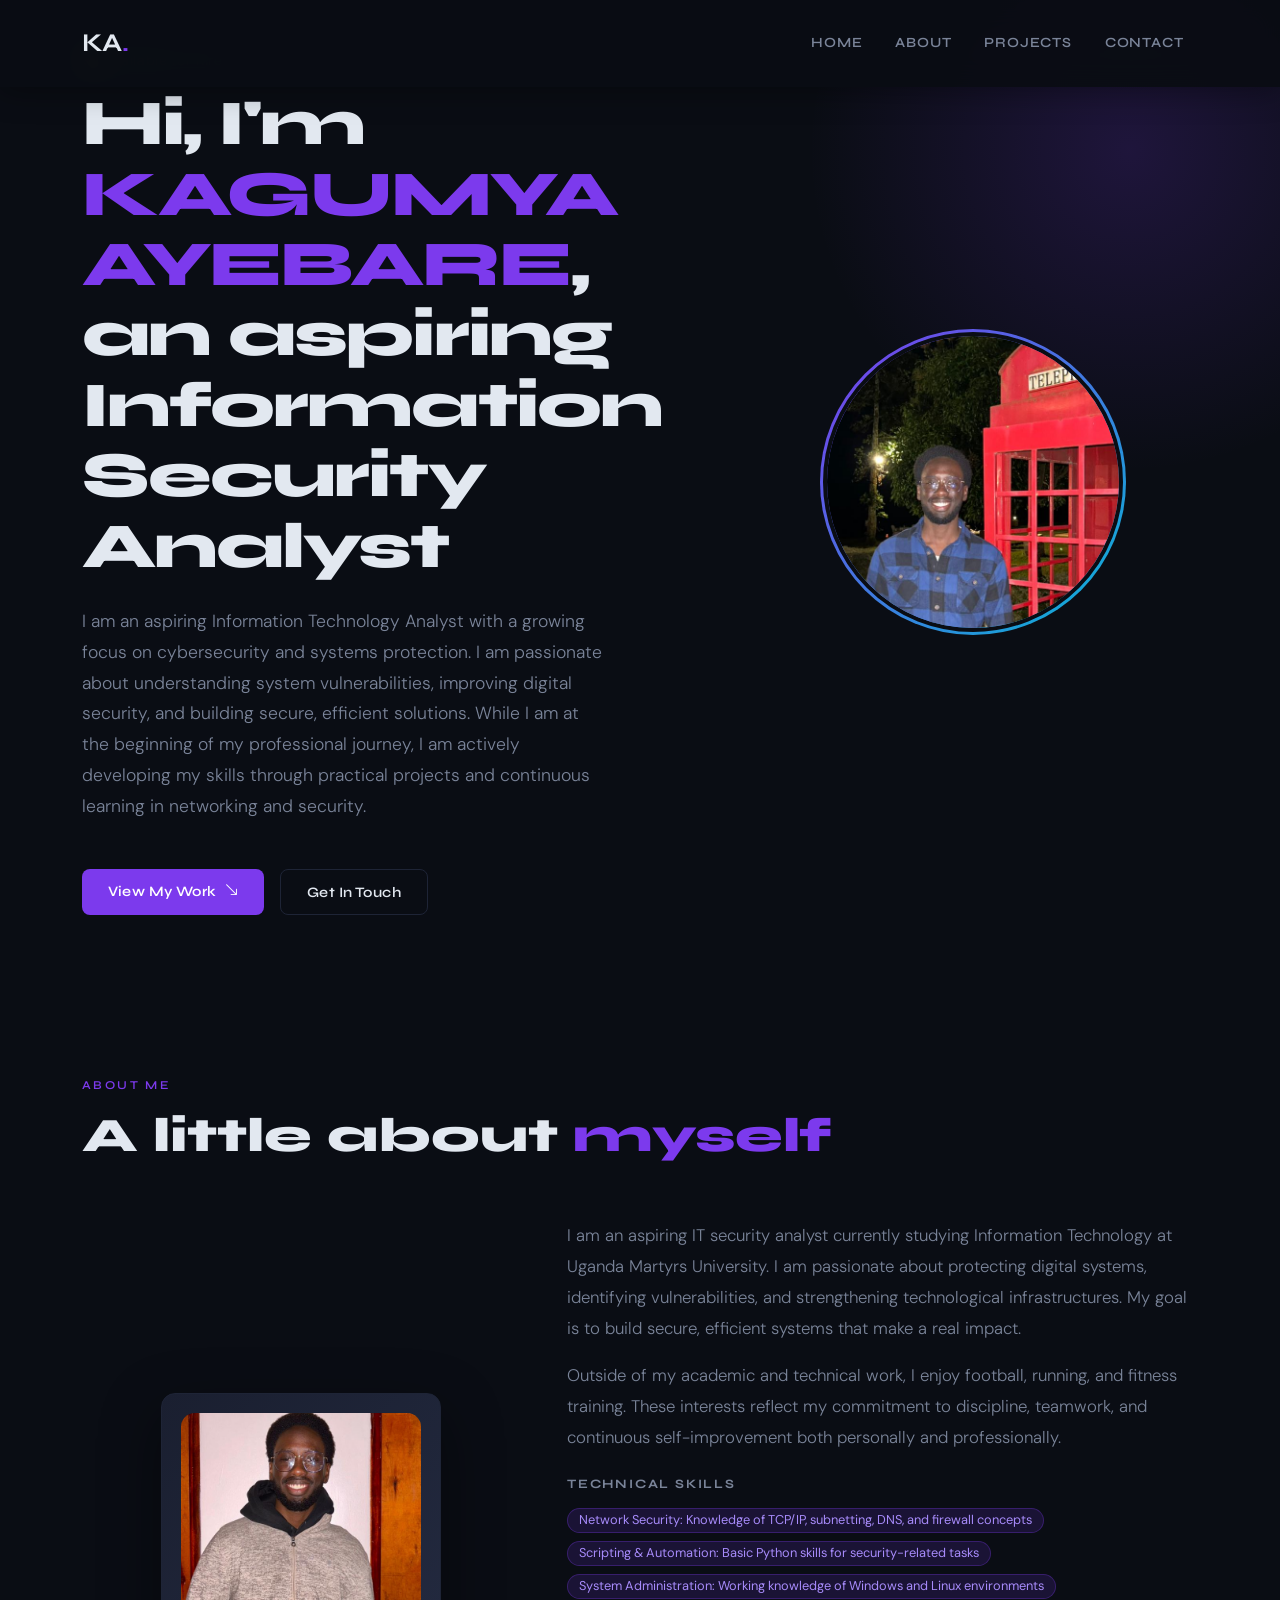
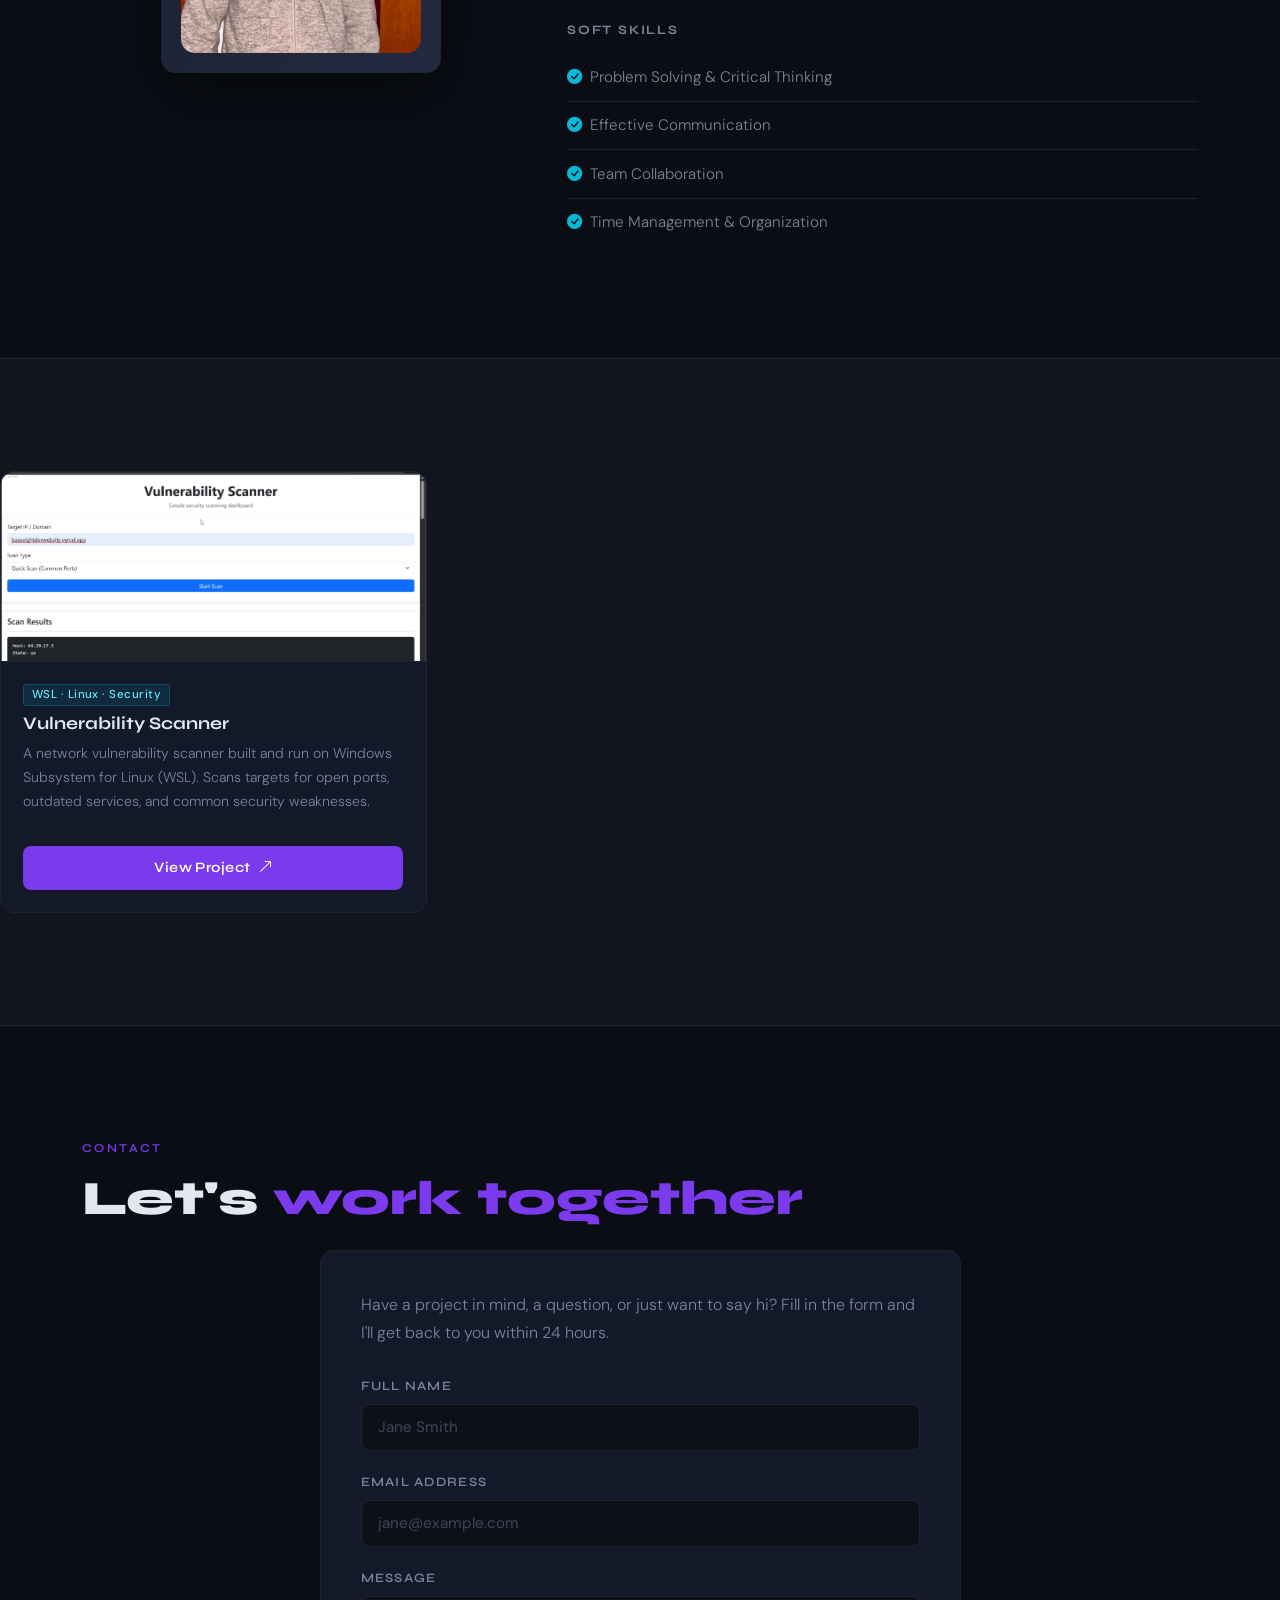
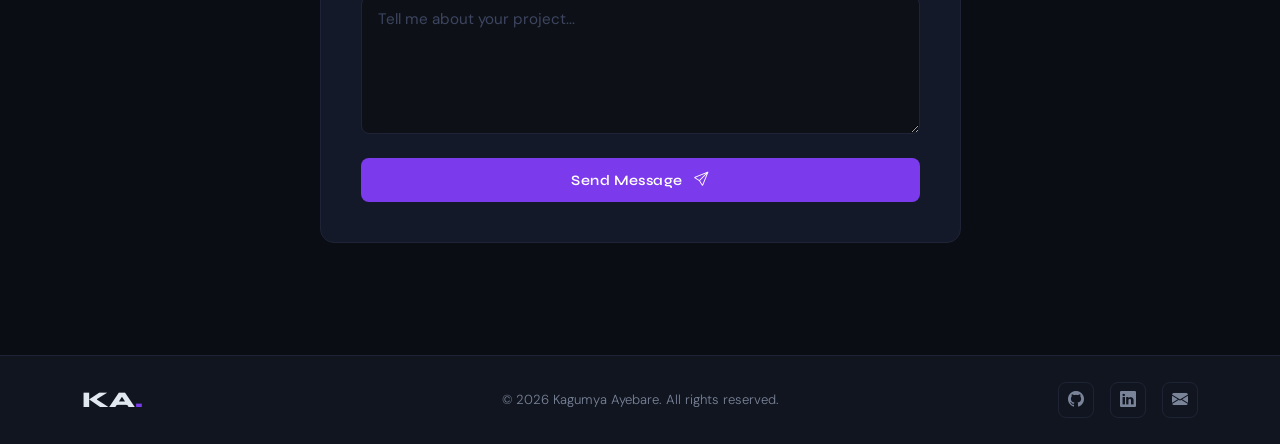
==== aboutme.html @ 8af89c67 "Add files via upload" ====
<!DOCTYPE html>
<html lang="en">
<head>
  <meta charset="UTF-8" />
  <meta name="viewport" content="width=device-width, initial-scale=1.0" />
  <title>KAGUMYA AYEBARE | Web Developer</title>
  <link rel="stylesheet" href="https://cdn.jsdelivr.net/npm/bootstrap@5.3.3/dist/css/bootstrap.min.css" />
  <link rel="preconnect" href="https://fonts.googleapis.com" />
  <link rel="preconnect" href="https://fonts.gstatic.com" crossorigin />
  <link href="https://fonts.googleapis.com/css2?family=Syne:wght@400;600;700;800&family=DM+Sans:ital,wght@0,300;0,400;0,500;1,300&display=swap" rel="stylesheet" />
  <link rel="stylesheet" href="https://cdn.jsdelivr.net/npm/bootstrap-icons@1.11.3/font/bootstrap-icons.min.css" />
  <style>
    :root {
      --color-bg: #0a0d14;
      --color-surface: #111520;
      --color-border: #1e2436;
      --color-accent: #7c3aed;
      --color-accent2: #06b6d4;
      --color-text: #e2e8f0;
      --color-muted: #7a8499;
      --color-card: #131929;
      --font-display: 'Syne', sans-serif;
      --font-body: 'DM Sans', sans-serif;
      --radius: 14px;
      --radius-sm: 8px;
      --transition: 0.25s ease;
    }
    *, *::before, *::after { box-sizing: border-box; }
    html { scroll-behavior: smooth; }
    body {
      background-color: var(--color-bg);
      color: var(--color-text);
      font-family: var(--font-body);
      font-weight: 300;
      line-height: 1.75;
      overflow-x: hidden;
    }
    h1, h2, h3, h4, h5, h6 {
      font-family: var(--font-display);
      font-weight: 700;
      line-height: 1.15;
    }
    .accent { color: var(--color-accent); }

    /* Navbar */
    #mainNav {
      background: rgba(10, 13, 20, 0.95);
      backdrop-filter: blur(14px);
      -webkit-backdrop-filter: blur(14px);
      padding: 1rem 0;
      box-shadow: 0 2px 32px rgba(0,0,0,0.4);
    }
    .navbar-brand {
      font-family: var(--font-display);
      font-size: 1.6rem;
      color: var(--color-text) !important;
      letter-spacing: -0.02em;
    }
    .dot { color: var(--color-accent); }
    .nav-link {
      font-family: var(--font-display);
      font-size: 0.875rem;
      font-weight: 600;
      letter-spacing: 0.06em;
      text-transform: uppercase;
      color: var(--color-muted) !important;
      padding: 0.5rem 0.9rem !important;
      border-radius: var(--radius-sm);
      transition: color var(--transition), background var(--transition);
    }
    .nav-link:hover { color: var(--color-text) !important; background: rgba(124,58,237,0.12); }
    .navbar-toggler { border: 1px solid var(--color-border); padding: 0.4rem 0.6rem; }
    .navbar-toggler-icon { filter: invert(1); }

    /* Sections */
    .section-pad { padding: 7rem 0; }
    .section-label {
      font-family: var(--font-display);
      font-size: 0.75rem;
      font-weight: 600;
      letter-spacing: 0.2em;
      text-transform: uppercase;
      color: var(--color-accent);
      margin-bottom: 0.75rem;
    }
    .section-title {
      font-size: clamp(2rem, 5vw, 3rem);
      font-weight: 800;
      color: var(--color-text);
      margin-bottom: 0;
    }

    /* Hero */
    .hero-section { background-color: var(--color-bg); position: relative; overflow: hidden; }
    .hero-bg-shape {
      position: absolute; top: -200px; right: -200px;
      width: 700px; height: 700px;
      background: radial-gradient(circle at center, rgba(124,58,237,0.18) 0%, transparent 65%);
      pointer-events: none; border-radius: 50%;
    }
    .hero-label { font-size: 0.9rem; color: var(--color-muted); letter-spacing: 0.04em; margin-bottom: 1rem; }
    .hero-title { font-size: clamp(2.5rem, 6vw, 4rem); font-weight: 800; letter-spacing: -0.03em; color: var(--color-text); line-height: 1.1; }
    .hero-sub { font-size: 1.1rem; color: var(--color-muted); max-width: 520px; font-weight: 300; }
    .hero-avatar-wrap { position: relative; width: 300px; height: 300px; }
    .hero-avatar-wrap::before {
      content: ''; position: absolute; inset: -3px;
      background: linear-gradient(135deg, var(--color-accent), var(--color-accent2));
      border-radius: 50%; z-index: 0;
    }
    .hero-avatar {
      position: relative; width: 100%; height: 100%;
      object-fit: cover; border-radius: 50%;
      border: 4px solid var(--color-bg); z-index: 1; background: #1a1f30;
    }

    /* Buttons */
    .btn-primary-custom {
      background: var(--color-accent); color: #fff; border: none;
      border-radius: var(--radius-sm); padding: 0.7rem 1.6rem;
      font-family: var(--font-display); font-weight: 600; font-size: 0.9rem;
      letter-spacing: 0.03em;
      transition: background var(--transition), box-shadow var(--transition), transform var(--transition);
    }
    .btn-primary-custom:hover { background: #6d28d9; color: #fff; box-shadow: 0 0 20px rgba(124,58,237,0.5); transform: translateY(-2px); }
    .btn-outline-custom {
      background: transparent; color: var(--color-text);
      border: 1px solid var(--color-border); border-radius: var(--radius-sm);
      padding: 0.7rem 1.6rem; font-family: var(--font-display); font-weight: 600;
      font-size: 0.9rem; letter-spacing: 0.03em;
      transition: border-color var(--transition), color var(--transition), transform var(--transition);
    }
    .btn-outline-custom:hover { border-color: var(--color-accent); color: var(--color-accent); transform: translateY(-2px); }

    /* About */
    .about-img-wrap {
      display: inline-flex; align-items: center; justify-content: center;
      width: 280px; height: 280px; border-radius: var(--radius);
      background: linear-gradient(135deg, #1a1f30, #232a40);
      border: 1px solid var(--color-border); overflow: hidden;
      box-shadow: 0 20px 60px rgba(0,0,0,0.4);
    }
    .about-img { width: 240px; height: 240px; object-fit: cover; border-radius: var(--radius); }
    .about-bio { color: var(--color-muted); font-size: 1.05rem; line-height: 1.85; }
    .skills-heading { font-family: var(--font-display); font-size: 0.8rem; font-weight: 700; text-transform: uppercase; letter-spacing: 0.14em; color: var(--color-muted); }
    .skill-badge {
      background-color: rgba(124,58,237,0.15) !important; color: #a78bfa !important;
      border: 1px solid rgba(124,58,237,0.3); font-family: var(--font-body);
      font-weight: 400; font-size: 0.8rem; padding: 0.4em 0.85em; border-radius: 30px;
    }
    .soft-skills-list .list-group-item {
      background: transparent; border-color: var(--color-border);
      color: var(--color-muted); padding: 0.65rem 0; font-size: 0.95rem;
    }
    .soft-skills-list .accent { color: var(--color-accent2); }

    /* Projects */
    .projects-section {
      background-color: var(--color-surface);
      border-top: 1px solid var(--color-border);
      border-bottom: 1px solid var(--color-border);
    }
    .project-card {
      background: var(--color-card) !important; border: 1px solid var(--color-border) !important;
      border-radius: var(--radius) !important; overflow: hidden;
      transition: transform var(--transition), box-shadow var(--transition), border-color var(--transition);
    }
    .project-card:hover { transform: translateY(-6px); box-shadow: 0 20px 50px rgba(0,0,0,0.45); border-color: rgba(124,58,237,0.4) !important; }
    .project-card .card-img-top { height: 190px; object-fit: cover; border-bottom: 1px solid var(--color-border); }
    .project-card .card-body { padding: 1.4rem !important; }
    .project-tag {
      background-color: rgba(6,182,212,0.12) !important; color: #67e8f9 !important;
      border: 1px solid rgba(6,182,212,0.25); font-size: 0.72rem; font-weight: 500;
      letter-spacing: 0.04em; border-radius: 4px; width: fit-content;
    }
    .card-title { font-family: var(--font-display); font-size: 1.1rem; font-weight: 700; color: var(--color-text); margin-bottom: 0.5rem; }
    .card-text { font-size: 0.88rem; color: var(--color-muted); line-height: 1.7; }

    /* Contact */
    .contact-card { background: var(--color-card); border: 1px solid var(--color-border); border-radius: var(--radius); padding: 2.5rem; }
    .contact-intro { color: var(--color-muted); font-size: 1rem; }
    .form-label { font-family: var(--font-display); font-size: 0.8rem; font-weight: 600; text-transform: uppercase; letter-spacing: 0.1em; color: var(--color-muted); margin-bottom: 0.4rem; }
    .custom-input {
      background-color: #0d1117 !important; border: 1px solid var(--color-border) !important;
      color: var(--color-text) !important; border-radius: var(--radius-sm) !important;
      padding: 0.7rem 1rem !important; font-family: var(--font-body); font-size: 0.95rem;
      transition: border-color var(--transition), box-shadow var(--transition);
    }
    .custom-input::placeholder { color: #3d4560; }
    .custom-input:focus { border-color: var(--color-accent) !important; box-shadow: 0 0 0 3px rgba(124,58,237,0.2) !important; outline: none; background-color: #0d1117 !important; color: var(--color-text) !important; }

    /* Footer */
    .site-footer { background-color: var(--color-surface); border-top: 1px solid var(--color-border); }
    .footer-brand { font-family: var(--font-display); font-size: 1.4rem; font-weight: 800; color: var(--color-text); }
    .footer-copy { font-size: 0.82rem; color: var(--color-muted); }
    .footer-icon {
      display: inline-flex; align-items: center; justify-content: center;
      width: 36px; height: 36px; border-radius: var(--radius-sm);
      border: 1px solid var(--color-border); color: var(--color-muted);
      font-size: 1rem; text-decoration: none;
      transition: color var(--transition), border-color var(--transition), background var(--transition);
    }
    .footer-icon:hover { color: var(--color-text); border-color: var(--color-accent); background: rgba(124,58,237,0.1); }

    @media (max-width: 991.98px) {
      .hero-section { padding-top: 100px; }
      .section-pad { padding: 5rem 0; }
      .hero-avatar-wrap { width: 220px; height: 220px; }
    }
    @media (max-width: 575.98px) {
      .hero-title { font-size: 2.2rem; }
      .contact-card { padding: 1.5rem; }
      .hero-avatar-wrap { width: 180px; height: 180px; }
    }
  </style>
</head>
<body>

  <header>
    <nav class="navbar navbar-expand-lg fixed-top" id="mainNav">
      <div class="container">
        <a class="navbar-brand fw-bold" href="#home">KA<span class="dot">.</span></a>
        <button class="navbar-toggler" type="button" data-bs-toggle="collapse" data-bs-target="#navbarNav"
          aria-controls="navbarNav" aria-expanded="false" aria-label="Toggle navigation">
          <span class="navbar-toggler-icon"></span>
        </button>
        <div class="collapse navbar-collapse justify-content-end" id="navbarNav">
          <ul class="navbar-nav gap-1">
            <li class="nav-item"><a class="nav-link" href="#home">Home</a></li>
            <li class="nav-item"><a class="nav-link" href="#about">About</a></li>
            <li class="nav-item"><a class="nav-link" href="#projects">Projects</a></li>
            <li class="nav-item"><a class="nav-link" href="#contact">Contact</a></li>
          </ul>
        </div>
      </div>
    </nav>
  </header>

  <main>
    <!-- HERO -->
    <section id="home" class="hero-section d-flex align-items-center">
      <div class="hero-bg-shape"></div>
      <div class="container position-relative">
        <div class="row align-items-center min-vh-100 py-5">
          <div class="col-lg-7 col-12">
            <p class="hero-label">👋 Available for hire</p>
            <h1 class="hero-title">Hi, I'm <span class="accent">KAGUMYA AYEBARE</span>, an aspiring Information Security Analyst</h1>
            <p class="hero-sub mt-4">I am an aspiring Information Technology Analyst with a growing focus on cybersecurity and systems protection. I am passionate about understanding system vulnerabilities, improving digital security, and building secure, efficient solutions. While I am at the beginning of my professional journey, I am actively developing my skills through practical projects and continuous learning in networking and security.</p>
            <div class="mt-5 d-flex flex-wrap gap-3">
              <a href="#projects" class="btn btn-primary-custom">View My Work <i class="bi bi-arrow-down-right ms-1"></i></a>
              <a href="#contact" class="btn btn-outline-custom">Get In Touch</a>
            </div>
          </div>
          <div class="col-lg-5 col-12 d-flex justify-content-center mt-5 mt-lg-0">
            <div class="hero-avatar-wrap">
              <img src="WhatsApp Image 2026-03-04 at 10.51.13 AM.jpeg" alt="" class="hero-avatar" />
            </div>
          </div>
        </div>
      </div>
    </section>

    <!-- ABOUT -->
    <section id="about" class="section-pad">
      <div class="container">
        <div class="section-label">About Me</div>
        <h2 class="section-title">A little about <span class="accent">myself</span></h2>
        <div class="row align-items-center g-5 mt-2">
          <div class="col-lg-5 col-12 text-center">
            <div class="about-img-wrap">
              <img src="WhatsApp Image 2026-03-04 at 10.28.19 AM.jpeg" alt="" class="about-img" />
            </div>
          </div>
          <div class="col-lg-7 col-12">
            <p class="about-bio">I am an aspiring IT security analyst currently studying Information Technology at Uganda Martyrs University. I am passionate about protecting digital systems, identifying vulnerabilities, and strengthening technological infrastructures. My goal is to build secure, efficient systems that make a real impact.</p>
            <p class="about-bio mt-3">Outside of my academic and technical work, I enjoy football, running, and fitness training. These interests reflect my commitment to discipline, teamwork, and continuous self-improvement both personally and professionally.</p>
            <h5 class="skills-heading mt-4 mb-3">Technical Skills</h5>
            <div class="d-flex flex-wrap gap-2 mb-4">
              <span class="badge skill-badge">Network Security: Knowledge of TCP/IP, subnetting, DNS, and firewall concepts</span>
              <span class="badge skill-badge">Scripting & Automation: Basic Python skills for security-related tasks</span>
              <span class="badge skill-badge">System Administration: Working knowledge of Windows and Linux environments</span>
             </div>
            <h5 class="skills-heading mb-3">Soft Skills</h5>
            <ul class="list-group list-group-flush soft-skills-list">
              <li class="list-group-item"><i class="bi bi-check-circle-fill me-2 accent"></i>Problem Solving & Critical Thinking</li>
              <li class="list-group-item"><i class="bi bi-check-circle-fill me-2 accent"></i>Effective Communication</li>
              <li class="list-group-item"><i class="bi bi-check-circle-fill me-2 accent"></i>Team Collaboration</li>
              <li class="list-group-item"><i class="bi bi-check-circle-fill me-2 accent"></i>Time Management & Organization</li>
            </ul>
          </div>
        </div>
      </div>
    </section>

    <!-- PROJECTS -->
    <section id="projects" class="section-pad projects-section">
        <div class="col-12 col-md-6 col-lg-4">
            <div class="card project-card h-100">
              <img src="Screenshot 2026-02-24 184102.png" class="card-img-top" alt="Vulnerability scanner terminal output running on WSL" />
              <div class="card-body d-flex flex-column">
                <span class="badge project-tag mb-2">WSL · Linux · Security</span>
                <h5 class="card-title">Vulnerability Scanner</h5>
                <p class="card-text flex-grow-1">A network vulnerability scanner built and run on Windows Subsystem for Linux (WSL). Scans targets for open ports, outdated services, and common security weaknesses.</p>
                <a href="https://github.com/Ayebarekagumya/vulnerability-scanner" class="btn btn-primary-custom btn-sm mt-3">View Project <i class="bi bi-arrow-up-right ms-1"></i></a>
              </div>
            </div>
          </div>     
    </section>

    <!-- CONTACT -->
    <section id="contact" class="section-pad">
      <div class="container">
        <div class="section-label">Contact</div>
        <h2 class="section-title">Let's <span class="accent">work together</span></h2>
        <div class="row justify-content-center mt-4">
          <div class="col-12 col-lg-7">
            <div class="contact-card">
              <p class="contact-intro">Have a project in mind, a question, or just want to say hi? Fill in the form and I'll get back to you within 24 hours.</p>
              <div class="mt-4">
                <div class="mb-3">
                  <label for="contactName" class="form-label">Full Name</label>
                  <input type="text" class="form-control custom-input" id="contactName" placeholder="Jane Smith" />
                </div>
                <div class="mb-3">
                  <label for="contactEmail" class="form-label">Email Address</label>
                  <input type="email" class="form-control custom-input" id="contactEmail" placeholder="jane@example.com" />
                </div>
                <div class="mb-4">
                  <label for="contactMessage" class="form-label">Message</label>
                  <textarea class="form-control custom-input" id="contactMessage" rows="5" placeholder="Tell me about your project..."></textarea>
                </div>
                <button type="submit" class="btn btn-primary-custom w-100">Send Message <i class="bi bi-send ms-2"></i></button>
              </div>
            </div>
          </div>
        </div>
      </div>
    </section>
  </main>

  <!-- FOOTER -->
  <footer class="site-footer">
    <div class="container">
      <div class="row align-items-center py-4">
        <div class="col-12 col-md-4 text-center text-md-start mb-3 mb-md-0">
          <span class="footer-brand">KA<span class="dot">.</span></span>
        </div>
        <div class="col-12 col-md-4 text-center mb-3 mb-md-0">
          <p class="footer-copy mb-0">&copy; 2026 Kagumya Ayebare. All rights reserved.</p>
        </div>
        <div class="col-12 col-md-4 d-flex justify-content-center justify-content-md-end gap-3">
          <a href="https://github.com/" target="_blank" aria-label="GitHub profile" class="footer-icon"><i class="bi bi-github"></i></a>
          <a href="https://linkedin.com/" target="_blank" aria-label="LinkedIn profile" class="footer-icon"><i class="bi bi-linkedin"></i></a>
          <a href="mailto:alex@example.com" aria-label="Send an email" class="footer-icon"><i class="bi bi-envelope-fill"></i></a>
        </div>
      </div>
    </div>
  </footer>

  <script src="https://cdn.jsdelivr.net/npm/bootstrap@5.3.3/dist/js/bootstrap.bundle.min.js"></script>
</body>
</html>
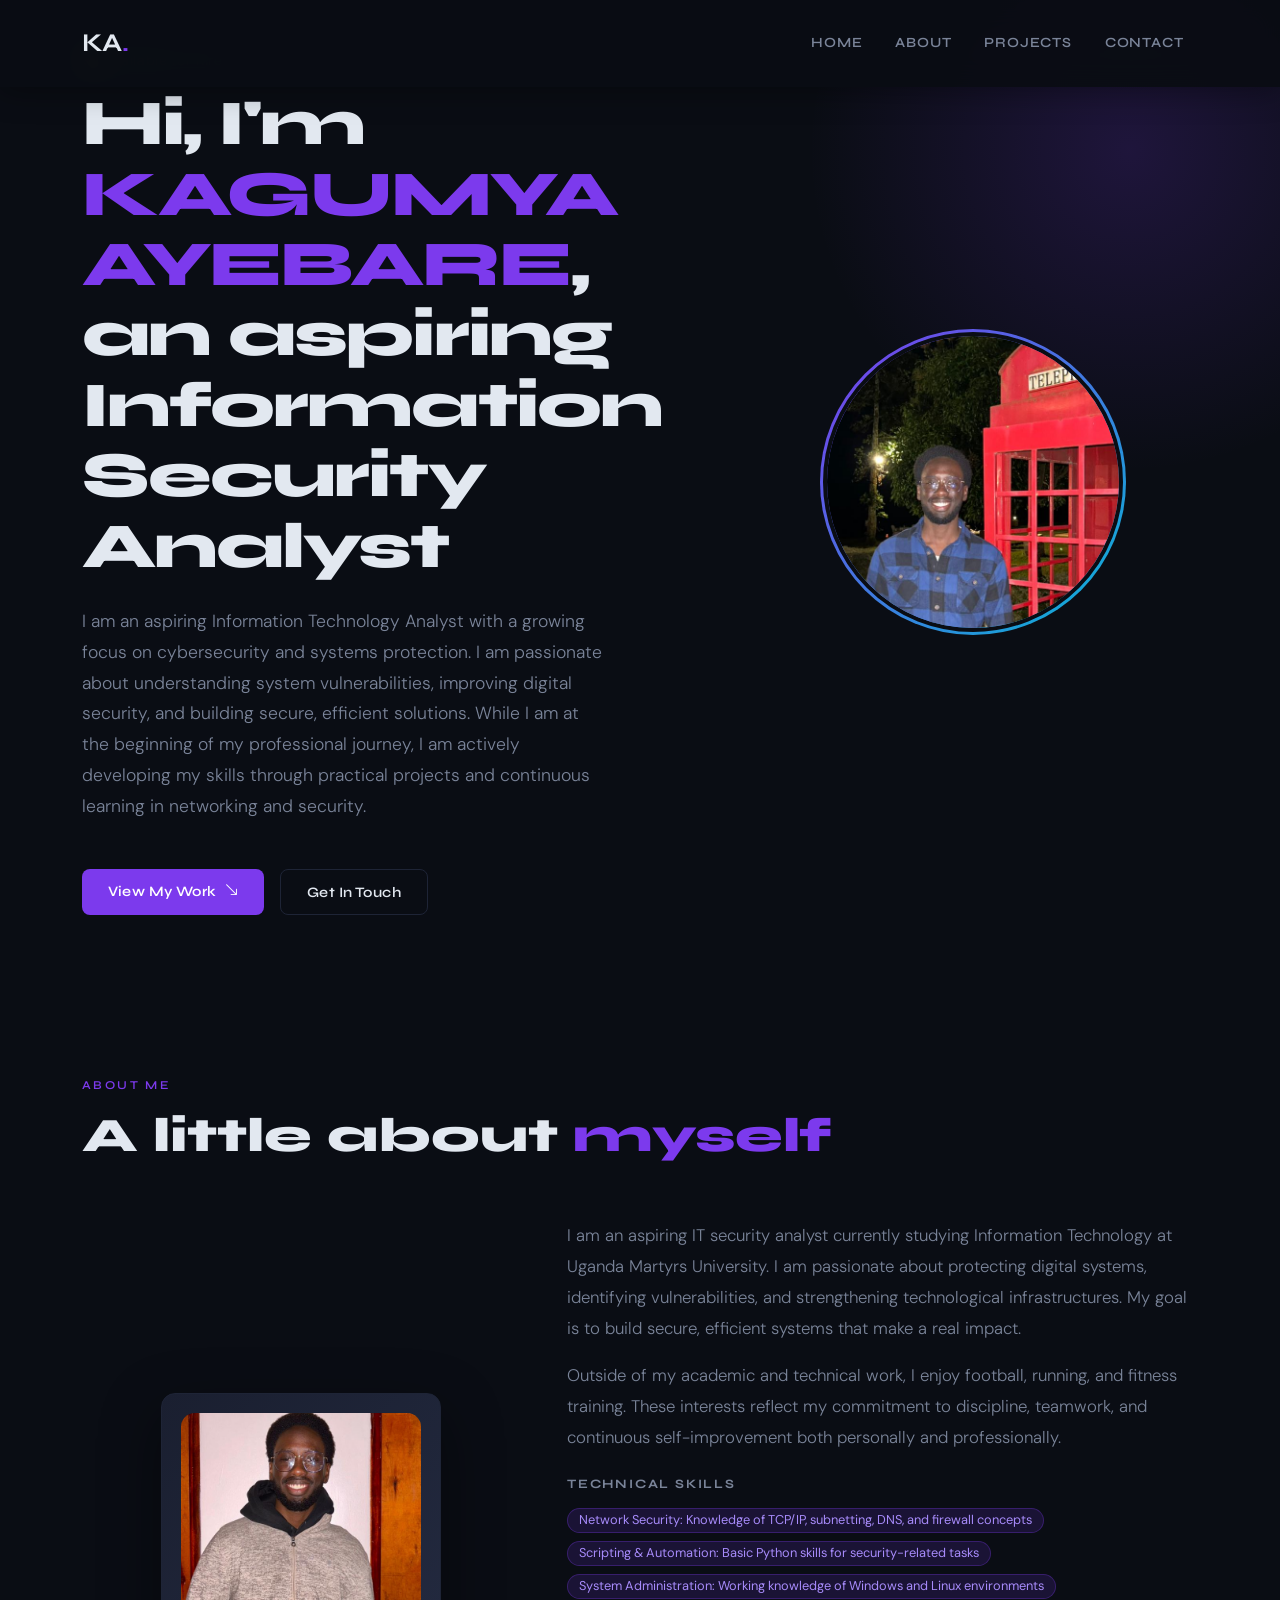
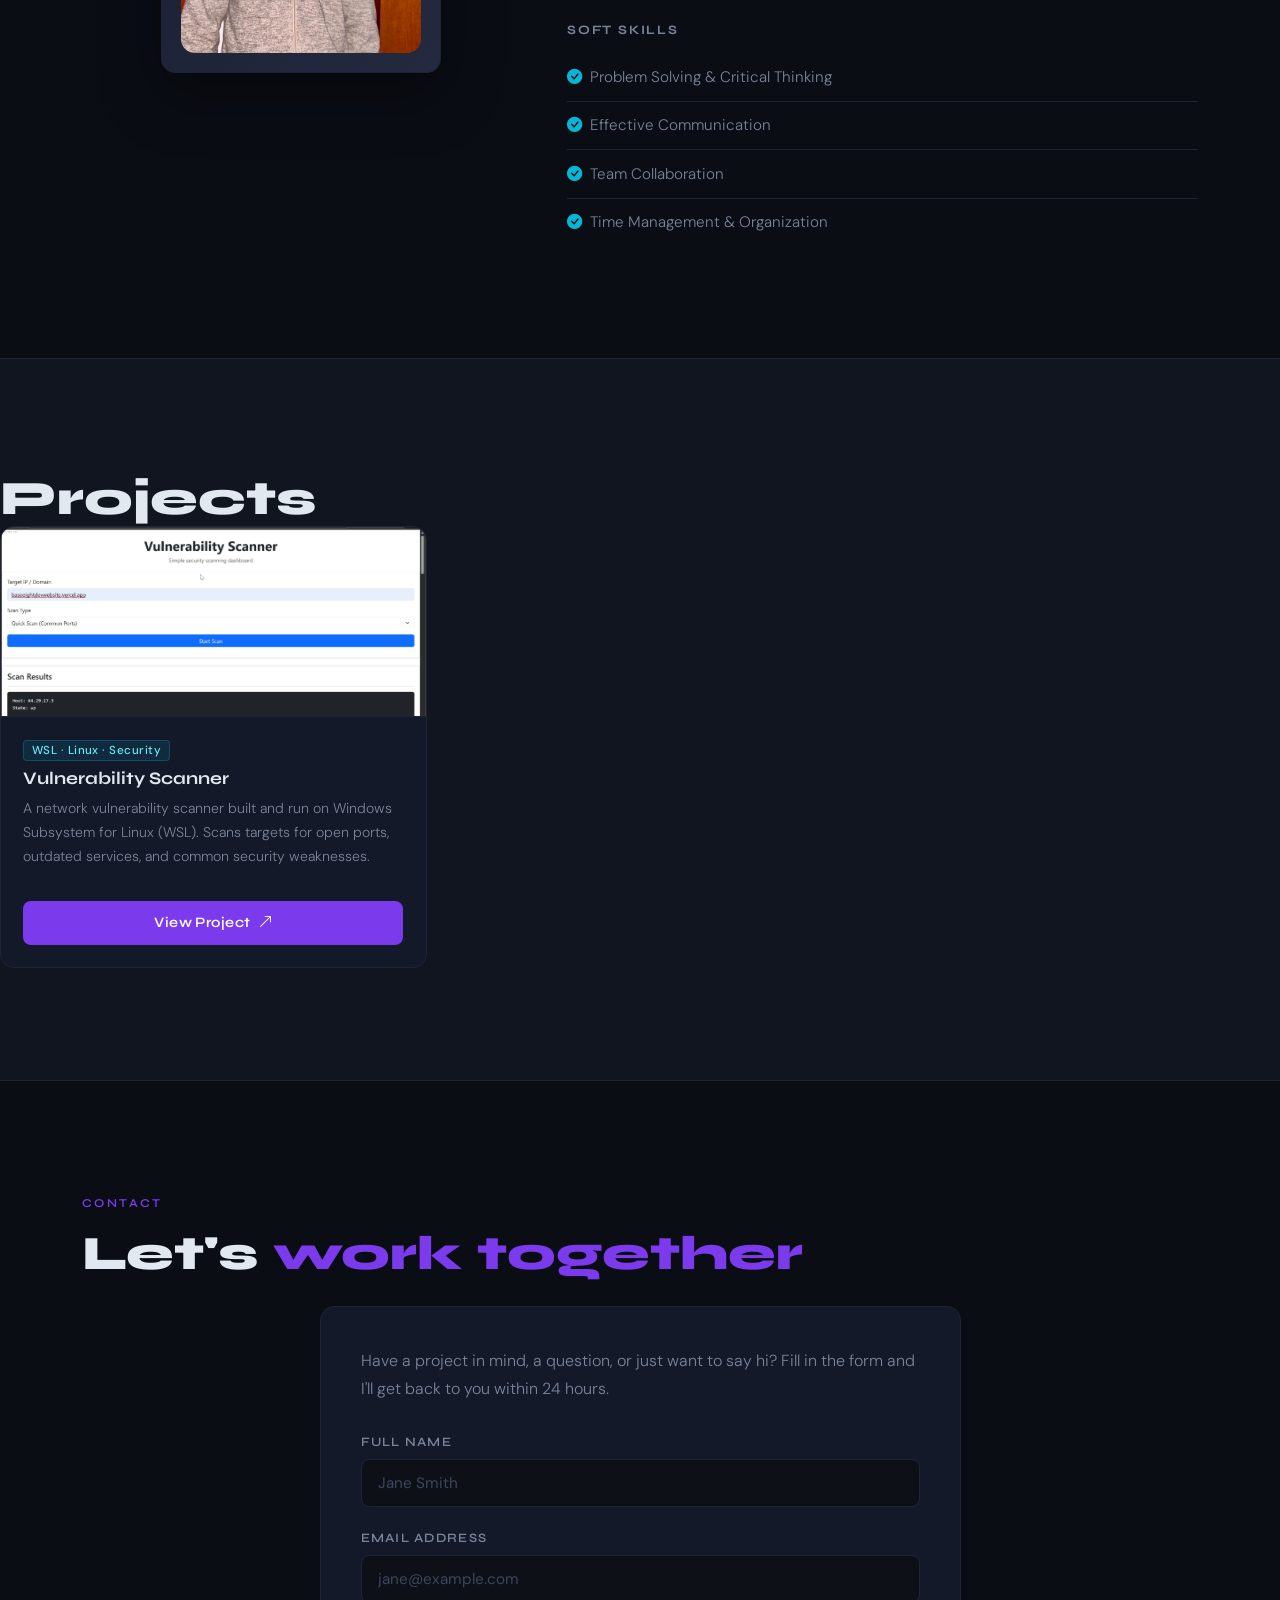
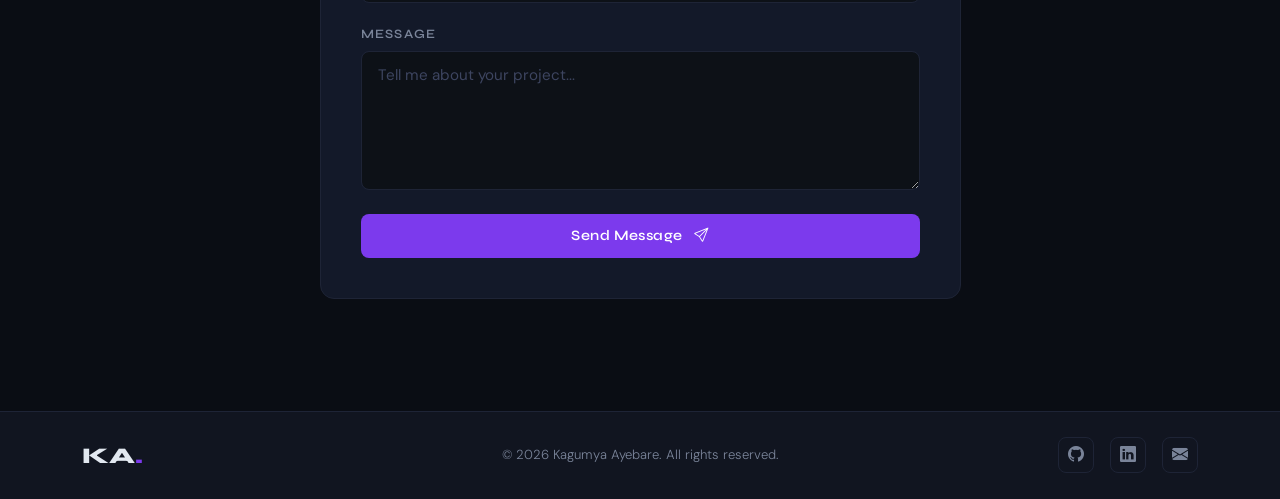
==== commit 4dd02c44: "Add files via upload" ====
--- a/aboutme.html
+++ b/aboutme.html
@@ -9,209 +9,7 @@
   <link rel="preconnect" href="https://fonts.gstatic.com" crossorigin />
   <link href="https://fonts.googleapis.com/css2?family=Syne:wght@400;600;700;800&family=DM+Sans:ital,wght@0,300;0,400;0,500;1,300&display=swap" rel="stylesheet" />
   <link rel="stylesheet" href="https://cdn.jsdelivr.net/npm/bootstrap-icons@1.11.3/font/bootstrap-icons.min.css" />
-  <style>
-    :root {
-      --color-bg: #0a0d14;
-      --color-surface: #111520;
-      --color-border: #1e2436;
-      --color-accent: #7c3aed;
-      --color-accent2: #06b6d4;
-      --color-text: #e2e8f0;
-      --color-muted: #7a8499;
-      --color-card: #131929;
-      --font-display: 'Syne', sans-serif;
-      --font-body: 'DM Sans', sans-serif;
-      --radius: 14px;
-      --radius-sm: 8px;
-      --transition: 0.25s ease;
-    }
-    *, *::before, *::after { box-sizing: border-box; }
-    html { scroll-behavior: smooth; }
-    body {
-      background-color: var(--color-bg);
-      color: var(--color-text);
-      font-family: var(--font-body);
-      font-weight: 300;
-      line-height: 1.75;
-      overflow-x: hidden;
-    }
-    h1, h2, h3, h4, h5, h6 {
-      font-family: var(--font-display);
-      font-weight: 700;
-      line-height: 1.15;
-    }
-    .accent { color: var(--color-accent); }
-
-    /* Navbar */
-    #mainNav {
-      background: rgba(10, 13, 20, 0.95);
-      backdrop-filter: blur(14px);
-      -webkit-backdrop-filter: blur(14px);
-      padding: 1rem 0;
-      box-shadow: 0 2px 32px rgba(0,0,0,0.4);
-    }
-    .navbar-brand {
-      font-family: var(--font-display);
-      font-size: 1.6rem;
-      color: var(--color-text) !important;
-      letter-spacing: -0.02em;
-    }
-    .dot { color: var(--color-accent); }
-    .nav-link {
-      font-family: var(--font-display);
-      font-size: 0.875rem;
-      font-weight: 600;
-      letter-spacing: 0.06em;
-      text-transform: uppercase;
-      color: var(--color-muted) !important;
-      padding: 0.5rem 0.9rem !important;
-      border-radius: var(--radius-sm);
-      transition: color var(--transition), background var(--transition);
-    }
-    .nav-link:hover { color: var(--color-text) !important; background: rgba(124,58,237,0.12); }
-    .navbar-toggler { border: 1px solid var(--color-border); padding: 0.4rem 0.6rem; }
-    .navbar-toggler-icon { filter: invert(1); }
-
-    /* Sections */
-    .section-pad { padding: 7rem 0; }
-    .section-label {
-      font-family: var(--font-display);
-      font-size: 0.75rem;
-      font-weight: 600;
-      letter-spacing: 0.2em;
-      text-transform: uppercase;
-      color: var(--color-accent);
-      margin-bottom: 0.75rem;
-    }
-    .section-title {
-      font-size: clamp(2rem, 5vw, 3rem);
-      font-weight: 800;
-      color: var(--color-text);
-      margin-bottom: 0;
-    }
-
-    /* Hero */
-    .hero-section { background-color: var(--color-bg); position: relative; overflow: hidden; }
-    .hero-bg-shape {
-      position: absolute; top: -200px; right: -200px;
-      width: 700px; height: 700px;
-      background: radial-gradient(circle at center, rgba(124,58,237,0.18) 0%, transparent 65%);
-      pointer-events: none; border-radius: 50%;
-    }
-    .hero-label { font-size: 0.9rem; color: var(--color-muted); letter-spacing: 0.04em; margin-bottom: 1rem; }
-    .hero-title { font-size: clamp(2.5rem, 6vw, 4rem); font-weight: 800; letter-spacing: -0.03em; color: var(--color-text); line-height: 1.1; }
-    .hero-sub { font-size: 1.1rem; color: var(--color-muted); max-width: 520px; font-weight: 300; }
-    .hero-avatar-wrap { position: relative; width: 300px; height: 300px; }
-    .hero-avatar-wrap::before {
-      content: ''; position: absolute; inset: -3px;
-      background: linear-gradient(135deg, var(--color-accent), var(--color-accent2));
-      border-radius: 50%; z-index: 0;
-    }
-    .hero-avatar {
-      position: relative; width: 100%; height: 100%;
-      object-fit: cover; border-radius: 50%;
-      border: 4px solid var(--color-bg); z-index: 1; background: #1a1f30;
-    }
-
-    /* Buttons */
-    .btn-primary-custom {
-      background: var(--color-accent); color: #fff; border: none;
-      border-radius: var(--radius-sm); padding: 0.7rem 1.6rem;
-      font-family: var(--font-display); font-weight: 600; font-size: 0.9rem;
-      letter-spacing: 0.03em;
-      transition: background var(--transition), box-shadow var(--transition), transform var(--transition);
-    }
-    .btn-primary-custom:hover { background: #6d28d9; color: #fff; box-shadow: 0 0 20px rgba(124,58,237,0.5); transform: translateY(-2px); }
-    .btn-outline-custom {
-      background: transparent; color: var(--color-text);
-      border: 1px solid var(--color-border); border-radius: var(--radius-sm);
-      padding: 0.7rem 1.6rem; font-family: var(--font-display); font-weight: 600;
-      font-size: 0.9rem; letter-spacing: 0.03em;
-      transition: border-color var(--transition), color var(--transition), transform var(--transition);
-    }
-    .btn-outline-custom:hover { border-color: var(--color-accent); color: var(--color-accent); transform: translateY(-2px); }
-
-    /* About */
-    .about-img-wrap {
-      display: inline-flex; align-items: center; justify-content: center;
-      width: 280px; height: 280px; border-radius: var(--radius);
-      background: linear-gradient(135deg, #1a1f30, #232a40);
-      border: 1px solid var(--color-border); overflow: hidden;
-      box-shadow: 0 20px 60px rgba(0,0,0,0.4);
-    }
-    .about-img { width: 240px; height: 240px; object-fit: cover; border-radius: var(--radius); }
-    .about-bio { color: var(--color-muted); font-size: 1.05rem; line-height: 1.85; }
-    .skills-heading { font-family: var(--font-display); font-size: 0.8rem; font-weight: 700; text-transform: uppercase; letter-spacing: 0.14em; color: var(--color-muted); }
-    .skill-badge {
-      background-color: rgba(124,58,237,0.15) !important; color: #a78bfa !important;
-      border: 1px solid rgba(124,58,237,0.3); font-family: var(--font-body);
-      font-weight: 400; font-size: 0.8rem; padding: 0.4em 0.85em; border-radius: 30px;
-    }
-    .soft-skills-list .list-group-item {
-      background: transparent; border-color: var(--color-border);
-      color: var(--color-muted); padding: 0.65rem 0; font-size: 0.95rem;
-    }
-    .soft-skills-list .accent { color: var(--color-accent2); }
-
-    /* Projects */
-    .projects-section {
-      background-color: var(--color-surface);
-      border-top: 1px solid var(--color-border);
-      border-bottom: 1px solid var(--color-border);
-    }
-    .project-card {
-      background: var(--color-card) !important; border: 1px solid var(--color-border) !important;
-      border-radius: var(--radius) !important; overflow: hidden;
-      transition: transform var(--transition), box-shadow var(--transition), border-color var(--transition);
-    }
-    .project-card:hover { transform: translateY(-6px); box-shadow: 0 20px 50px rgba(0,0,0,0.45); border-color: rgba(124,58,237,0.4) !important; }
-    .project-card .card-img-top { height: 190px; object-fit: cover; border-bottom: 1px solid var(--color-border); }
-    .project-card .card-body { padding: 1.4rem !important; }
-    .project-tag {
-      background-color: rgba(6,182,212,0.12) !important; color: #67e8f9 !important;
-      border: 1px solid rgba(6,182,212,0.25); font-size: 0.72rem; font-weight: 500;
-      letter-spacing: 0.04em; border-radius: 4px; width: fit-content;
-    }
-    .card-title { font-family: var(--font-display); font-size: 1.1rem; font-weight: 700; color: var(--color-text); margin-bottom: 0.5rem; }
-    .card-text { font-size: 0.88rem; color: var(--color-muted); line-height: 1.7; }
-
-    /* Contact */
-    .contact-card { background: var(--color-card); border: 1px solid var(--color-border); border-radius: var(--radius); padding: 2.5rem; }
-    .contact-intro { color: var(--color-muted); font-size: 1rem; }
-    .form-label { font-family: var(--font-display); font-size: 0.8rem; font-weight: 600; text-transform: uppercase; letter-spacing: 0.1em; color: var(--color-muted); margin-bottom: 0.4rem; }
-    .custom-input {
-      background-color: #0d1117 !important; border: 1px solid var(--color-border) !important;
-      color: var(--color-text) !important; border-radius: var(--radius-sm) !important;
-      padding: 0.7rem 1rem !important; font-family: var(--font-body); font-size: 0.95rem;
-      transition: border-color var(--transition), box-shadow var(--transition);
-    }
-    .custom-input::placeholder { color: #3d4560; }
-    .custom-input:focus { border-color: var(--color-accent) !important; box-shadow: 0 0 0 3px rgba(124,58,237,0.2) !important; outline: none; background-color: #0d1117 !important; color: var(--color-text) !important; }
-
-    /* Footer */
-    .site-footer { background-color: var(--color-surface); border-top: 1px solid var(--color-border); }
-    .footer-brand { font-family: var(--font-display); font-size: 1.4rem; font-weight: 800; color: var(--color-text); }
-    .footer-copy { font-size: 0.82rem; color: var(--color-muted); }
-    .footer-icon {
-      display: inline-flex; align-items: center; justify-content: center;
-      width: 36px; height: 36px; border-radius: var(--radius-sm);
-      border: 1px solid var(--color-border); color: var(--color-muted);
-      font-size: 1rem; text-decoration: none;
-      transition: color var(--transition), border-color var(--transition), background var(--transition);
-    }
-    .footer-icon:hover { color: var(--color-text); border-color: var(--color-accent); background: rgba(124,58,237,0.1); }
-
-    @media (max-width: 991.98px) {
-      .hero-section { padding-top: 100px; }
-      .section-pad { padding: 5rem 0; }
-      .hero-avatar-wrap { width: 220px; height: 220px; }
-    }
-    @media (max-width: 575.98px) {
-      .hero-title { font-size: 2.2rem; }
-      .contact-card { padding: 1.5rem; }
-      .hero-avatar-wrap { width: 180px; height: 180px; }
-    }
-  </style>
+  <link rel="stylesheet" href="style.css">
 </head>
 <body>
 
@@ -293,6 +91,7 @@
 
     <!-- PROJECTS -->
     <section id="projects" class="section-pad projects-section">
+        <h2 class="section-title">Projects</h2>
         <div class="col-12 col-md-6 col-lg-4">
             <div class="card project-card h-100">
               <img src="Screenshot 2026-02-24 184102.png" class="card-img-top" alt="Vulnerability scanner terminal output running on WSL" />
--- a/style.css
+++ b/style.css
@@ -0,0 +1,201 @@
+:root {
+      --color-bg: #0a0d14;
+      --color-surface: #111520;
+      --color-border: #1e2436;
+      --color-accent: #7c3aed;
+      --color-accent2: #06b6d4;
+      --color-text: #e2e8f0;
+      --color-muted: #7a8499;
+      --color-card: #131929;
+      --font-display: 'Syne', sans-serif;
+      --font-body: 'DM Sans', sans-serif;
+      --radius: 14px;
+      --radius-sm: 8px;
+      --transition: 0.25s ease;
+    }
+    *, *::before, *::after { box-sizing: border-box; }
+    html { scroll-behavior: smooth; }
+    body {
+      background-color: var(--color-bg);
+      color: var(--color-text);
+      font-family: var(--font-body);
+      font-weight: 300;
+      line-height: 1.75;
+      overflow-x: hidden;
+    }
+    h1, h2, h3, h4, h5, h6 {
+      font-family: var(--font-display);
+      font-weight: 700;
+      line-height: 1.15;
+    }
+    .accent { color: var(--color-accent); }
+
+    /* Navbar */
+    #mainNav {
+      background: rgba(10, 13, 20, 0.95);
+      backdrop-filter: blur(14px);
+      -webkit-backdrop-filter: blur(14px);
+      padding: 1rem 0;
+      box-shadow: 0 2px 32px rgba(0,0,0,0.4);
+    }
+    .navbar-brand {
+      font-family: var(--font-display);
+      font-size: 1.6rem;
+      color: var(--color-text) !important;
+      letter-spacing: -0.02em;
+    }
+    .dot { color: var(--color-accent); }
+    .nav-link {
+      font-family: var(--font-display);
+      font-size: 0.875rem;
+      font-weight: 600;
+      letter-spacing: 0.06em;
+      text-transform: uppercase;
+      color: var(--color-muted) !important;
+      padding: 0.5rem 0.9rem !important;
+      border-radius: var(--radius-sm);
+      transition: color var(--transition), background var(--transition);
+    }
+    .nav-link:hover { color: var(--color-text) !important; background: rgba(124,58,237,0.12); }
+    .navbar-toggler { border: 1px solid var(--color-border); padding: 0.4rem 0.6rem; }
+    .navbar-toggler-icon { filter: invert(1); }
+
+    /* Sections */
+    .section-pad { padding: 7rem 0; }
+    .section-label {
+      font-family: var(--font-display);
+      font-size: 0.75rem;
+      font-weight: 600;
+      letter-spacing: 0.2em;
+      text-transform: uppercase;
+      color: var(--color-accent);
+      margin-bottom: 0.75rem;
+    }
+    .section-title {
+      font-size: clamp(2rem, 5vw, 3rem);
+      font-weight: 800;
+      color: var(--color-text);
+      margin-bottom: 0;
+    }
+
+    /* Hero */
+    .hero-section { background-color: var(--color-bg); position: relative; overflow: hidden; }
+    .hero-bg-shape {
+      position: absolute; top: -200px; right: -200px;
+      width: 700px; height: 700px;
+      background: radial-gradient(circle at center, rgba(124,58,237,0.18) 0%, transparent 65%);
+      pointer-events: none; border-radius: 50%;
+    }
+    .hero-label { font-size: 0.9rem; color: var(--color-muted); letter-spacing: 0.04em; margin-bottom: 1rem; }
+    .hero-title { font-size: clamp(2.5rem, 6vw, 4rem); font-weight: 800; letter-spacing: -0.03em; color: var(--color-text); line-height: 1.1; }
+    .hero-sub { font-size: 1.1rem; color: var(--color-muted); max-width: 520px; font-weight: 300; }
+    .hero-avatar-wrap { position: relative; width: 300px; height: 300px; }
+    .hero-avatar-wrap::before {
+      content: ''; position: absolute; inset: -3px;
+      background: linear-gradient(135deg, var(--color-accent), var(--color-accent2));
+      border-radius: 50%; z-index: 0;
+    }
+    .hero-avatar {
+      position: relative; width: 100%; height: 100%;
+      object-fit: cover; border-radius: 50%;
+      border: 4px solid var(--color-bg); z-index: 1; background: #1a1f30;
+    }
+
+    /* Buttons */
+    .btn-primary-custom {
+      background: var(--color-accent); color: #fff; border: none;
+      border-radius: var(--radius-sm); padding: 0.7rem 1.6rem;
+      font-family: var(--font-display); font-weight: 600; font-size: 0.9rem;
+      letter-spacing: 0.03em;
+      transition: background var(--transition), box-shadow var(--transition), transform var(--transition);
+    }
+    .btn-primary-custom:hover { background: #6d28d9; color: #fff; box-shadow: 0 0 20px rgba(124,58,237,0.5); transform: translateY(-2px); }
+    .btn-outline-custom {
+      background: transparent; color: var(--color-text);
+      border: 1px solid var(--color-border); border-radius: var(--radius-sm);
+      padding: 0.7rem 1.6rem; font-family: var(--font-display); font-weight: 600;
+      font-size: 0.9rem; letter-spacing: 0.03em;
+      transition: border-color var(--transition), color var(--transition), transform var(--transition);
+    }
+    .btn-outline-custom:hover { border-color: var(--color-accent); color: var(--color-accent); transform: translateY(-2px); }
+
+    /* About */
+    .about-img-wrap {
+      display: inline-flex; align-items: center; justify-content: center;
+      width: 280px; height: 280px; border-radius: var(--radius);
+      background: linear-gradient(135deg, #1a1f30, #232a40);
+      border: 1px solid var(--color-border); overflow: hidden;
+      box-shadow: 0 20px 60px rgba(0,0,0,0.4);
+    }
+    .about-img { width: 240px; height: 240px; object-fit: cover; border-radius: var(--radius); }
+    .about-bio { color: var(--color-muted); font-size: 1.05rem; line-height: 1.85; }
+    .skills-heading { font-family: var(--font-display); font-size: 0.8rem; font-weight: 700; text-transform: uppercase; letter-spacing: 0.14em; color: var(--color-muted); }
+    .skill-badge {
+      background-color: rgba(124,58,237,0.15) !important; color: #a78bfa !important;
+      border: 1px solid rgba(124,58,237,0.3); font-family: var(--font-body);
+      font-weight: 400; font-size: 0.8rem; padding: 0.4em 0.85em; border-radius: 30px;
+    }
+    .soft-skills-list .list-group-item {
+      background: transparent; border-color: var(--color-border);
+      color: var(--color-muted); padding: 0.65rem 0; font-size: 0.95rem;
+    }
+    .soft-skills-list .accent { color: var(--color-accent2); }
+
+    /* Projects */
+    .projects-section {
+      background-color: var(--color-surface);
+      border-top: 1px solid var(--color-border);
+      border-bottom: 1px solid var(--color-border);
+    }
+    .project-card {
+      background: var(--color-card) !important; border: 1px solid var(--color-border) !important;
+      border-radius: var(--radius) !important; overflow: hidden;
+      transition: transform var(--transition), box-shadow var(--transition), border-color var(--transition);
+    }
+    .project-card:hover { transform: translateY(-6px); box-shadow: 0 20px 50px rgba(0,0,0,0.45); border-color: rgba(124,58,237,0.4) !important; }
+    .project-card .card-img-top { height: 190px; object-fit: cover; border-bottom: 1px solid var(--color-border); }
+    .project-card .card-body { padding: 1.4rem !important; }
+    .project-tag {
+      background-color: rgba(6,182,212,0.12) !important; color: #67e8f9 !important;
+      border: 1px solid rgba(6,182,212,0.25); font-size: 0.72rem; font-weight: 500;
+      letter-spacing: 0.04em; border-radius: 4px; width: fit-content;
+    }
+    .card-title { font-family: var(--font-display); font-size: 1.1rem; font-weight: 700; color: var(--color-text); margin-bottom: 0.5rem; }
+    .card-text { font-size: 0.88rem; color: var(--color-muted); line-height: 1.7; }
+
+    /* Contact */
+    .contact-card { background: var(--color-card); border: 1px solid var(--color-border); border-radius: var(--radius); padding: 2.5rem; }
+    .contact-intro { color: var(--color-muted); font-size: 1rem; }
+    .form-label { font-family: var(--font-display); font-size: 0.8rem; font-weight: 600; text-transform: uppercase; letter-spacing: 0.1em; color: var(--color-muted); margin-bottom: 0.4rem; }
+    .custom-input {
+      background-color: #0d1117 !important; border: 1px solid var(--color-border) !important;
+      color: var(--color-text) !important; border-radius: var(--radius-sm) !important;
+      padding: 0.7rem 1rem !important; font-family: var(--font-body); font-size: 0.95rem;
+      transition: border-color var(--transition), box-shadow var(--transition);
+    }
+    .custom-input::placeholder { color: #3d4560; }
+    .custom-input:focus { border-color: var(--color-accent) !important; box-shadow: 0 0 0 3px rgba(124,58,237,0.2) !important; outline: none; background-color: #0d1117 !important; color: var(--color-text) !important; }
+
+    /* Footer */
+    .site-footer { background-color: var(--color-surface); border-top: 1px solid var(--color-border); }
+    .footer-brand { font-family: var(--font-display); font-size: 1.4rem; font-weight: 800; color: var(--color-text); }
+    .footer-copy { font-size: 0.82rem; color: var(--color-muted); }
+    .footer-icon {
+      display: inline-flex; align-items: center; justify-content: center;
+      width: 36px; height: 36px; border-radius: var(--radius-sm);
+      border: 1px solid var(--color-border); color: var(--color-muted);
+      font-size: 1rem; text-decoration: none;
+      transition: color var(--transition), border-color var(--transition), background var(--transition);
+    }
+    .footer-icon:hover { color: var(--color-text); border-color: var(--color-accent); background: rgba(124,58,237,0.1); }
+
+    @media (max-width: 991.98px) {
+      .hero-section { padding-top: 100px; }
+      .section-pad { padding: 5rem 0; }
+      .hero-avatar-wrap { width: 220px; height: 220px; }
+    }
+    @media (max-width: 575.98px) {
+      .hero-title { font-size: 2.2rem; }
+      .contact-card { padding: 1.5rem; }
+      .hero-avatar-wrap { width: 180px; height: 180px; }
+    }
